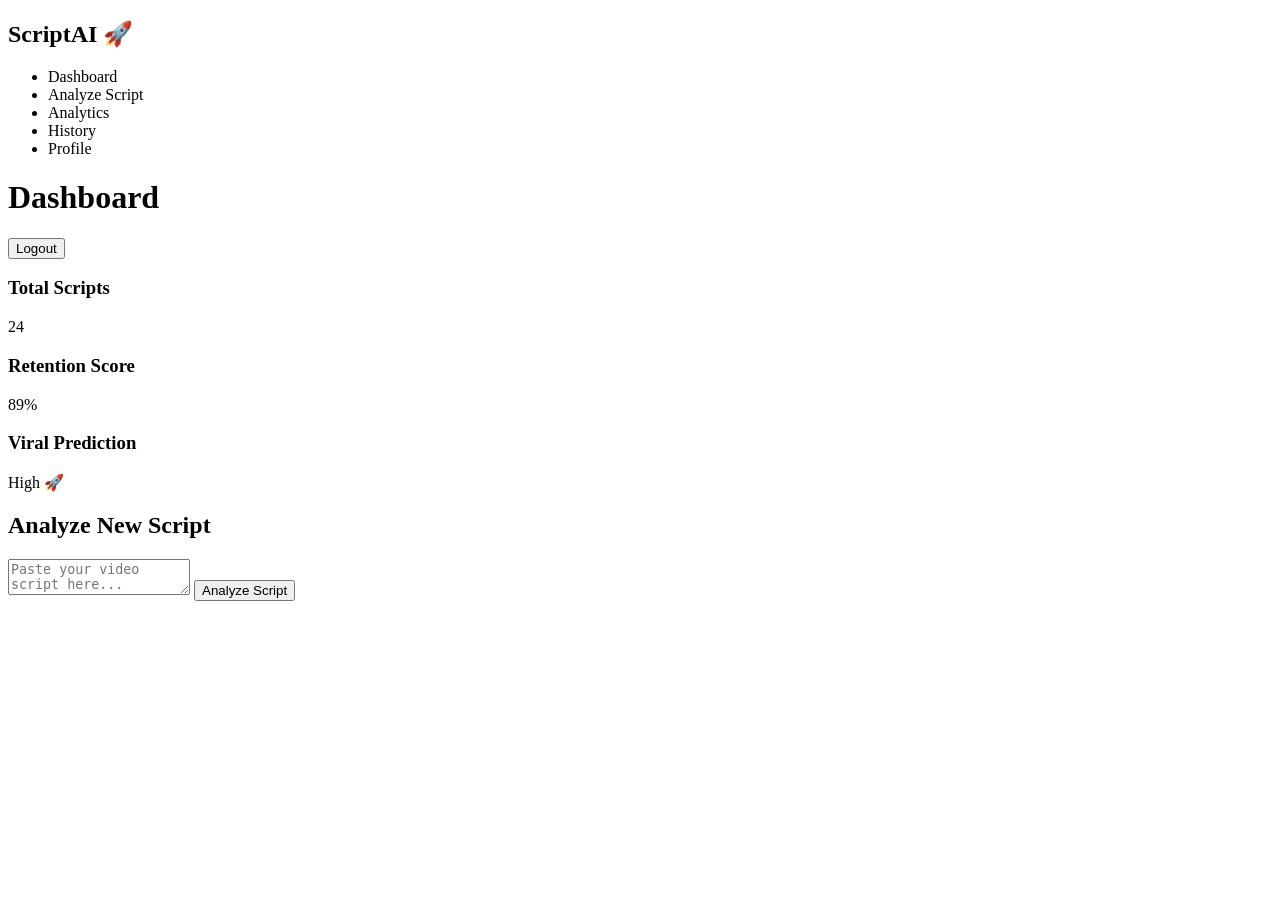
==== dashboard.html @ 8f0412d0 "Add initial dashboard HTML structure" ====
<!DOCTYPE html>
<html lang="en">
<head>
    <meta charset="UTF-8">
    <meta name="viewport" content="width=device-width, initial-scale=1.0">
    <title>Dashboard - ScriptAI</title>

    <link rel="stylesheet" href="css/dashboard.css">
</head>
<body>

    <div class="dashboard">

        <!-- Sidebar -->

        <div class="sidebar">

            <h2>ScriptAI 🚀</h2>

            <ul>
                <li>Dashboard</li>
                <li>Analyze Script</li>
                <li>Analytics</li>
                <li>History</li>
                <li>Profile</li>
            </ul>

        </div>

        <!-- Main Content -->

        <div class="main-content">

            <!-- Navbar -->

            <div class="topbar">

                <h1>Dashboard</h1>

                <button>Logout</button>

            </div>

            <!-- Cards -->

            <div class="cards">

                <div class="card">
                    <h3>Total Scripts</h3>
                    <p>24</p>
                </div>

                <div class="card">
                    <h3>Retention Score</h3>
                    <p>89%</p>
                </div>

                <div class="card">
                    <h3>Viral Prediction</h3>
                    <p>High 🚀</p>
                </div>

            </div>

            <!-- Script Analyzer -->

            <div class="analyzer">

                <h2>Analyze New Script</h2>

                <textarea placeholder="Paste your video script here..."></textarea>

                <button>
                    Analyze Script
                </button>

            </div>

        </div>

    </div>

</body>
</html>
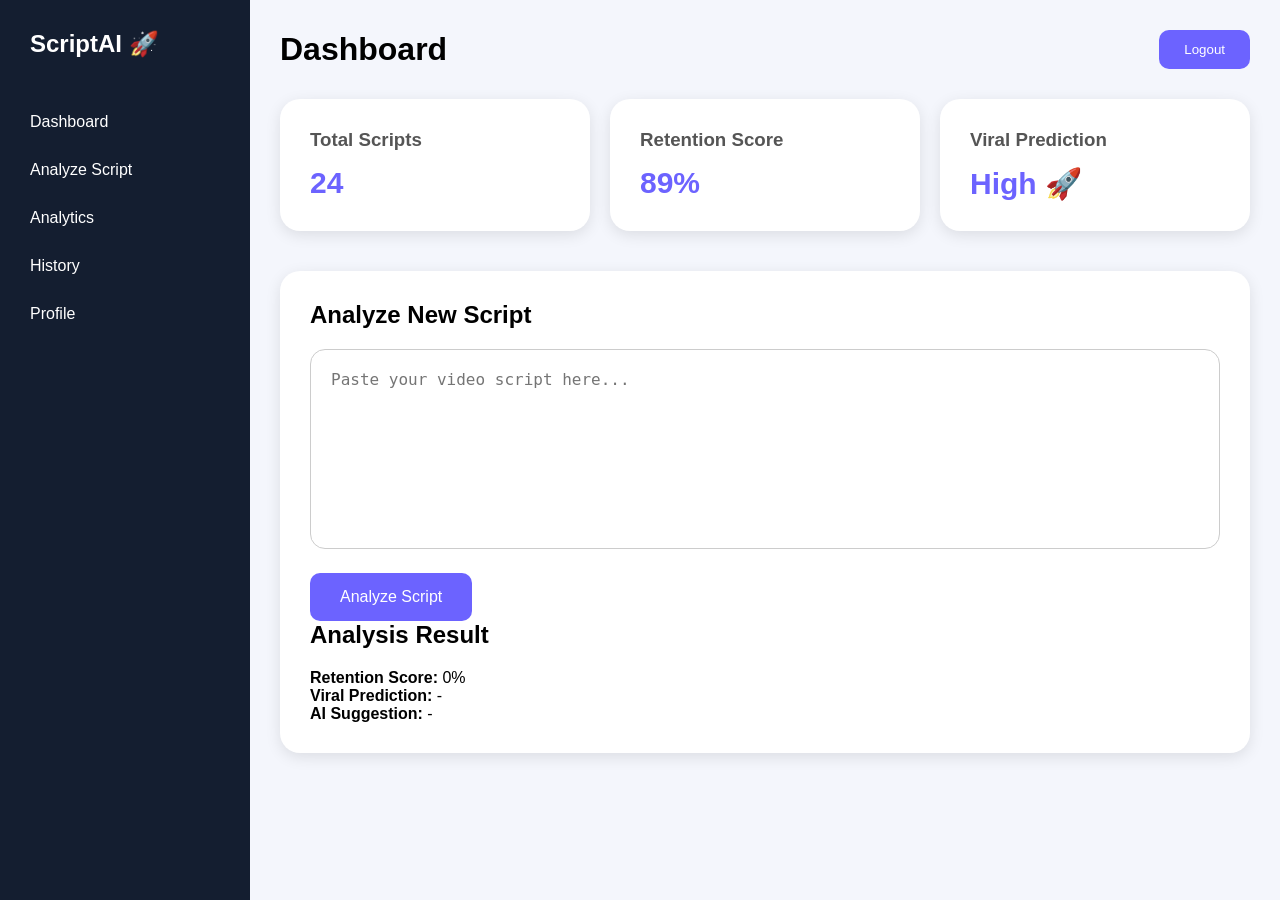
==== commit 004f2992: "Update dashboard.html" ====
--- a/dashboard.html
+++ b/dashboard.html
@@ -70,9 +70,35 @@
 
                 <textarea placeholder="Paste your video script here..."></textarea>
 
-                <button>
-                    Analyze Script
-                </button>
+                <button onclick="analyzeScript()">
+    Analyze Script
+</button>
+
+<!-- Result Section -->
+
+<div class="result-box" id="resultBox">
+
+    <h2>Analysis Result</h2>
+
+    <div class="result-card">
+
+        <p><strong>Retention Score:</strong>
+            <span id="score">0%</span>
+        </p>
+
+        <p><strong>Viral Prediction:</strong>
+            <span id="prediction">-</span>
+        </p>
+
+        <p><strong>AI Suggestion:</strong>
+            <span id="suggestion">-</span>
+        </p>
+
+    </div>
+
+</div>
+
+<script src="js/analyze.js"></script>
 
             </div>
 
--- a/css/dashboard.css
+++ b/css/dashboard.css
@@ -0,0 +1,155 @@
+*{
+    margin: 0;
+    padding: 0;
+    box-sizing: border-box;
+}
+
+body{
+    font-family: Arial, sans-serif;
+    background: #f4f6fc;
+}
+
+/* Layout */
+
+.dashboard{
+    display: flex;
+}
+
+/* Sidebar */
+
+.sidebar{
+    width: 250px;
+    height: 100vh;
+
+    background: #141e30;
+    color: white;
+
+    padding: 30px;
+}
+
+.sidebar h2{
+    margin-bottom: 40px;
+}
+
+.sidebar ul{
+    list-style: none;
+}
+
+.sidebar ul li{
+    padding: 15px 0;
+    cursor: pointer;
+
+    transition: 0.3s;
+}
+
+.sidebar ul li:hover{
+    color: #8f94fb;
+}
+
+/* Main Content */
+
+.main-content{
+    flex: 1;
+    padding: 30px;
+}
+
+/* Topbar */
+
+.topbar{
+    display: flex;
+    justify-content: space-between;
+    align-items: center;
+
+    margin-bottom: 30px;
+}
+
+.topbar button{
+    padding: 12px 25px;
+
+    border: none;
+    border-radius: 10px;
+
+    background: #6c63ff;
+    color: white;
+
+    cursor: pointer;
+}
+
+/* Cards */
+
+.cards{
+    display: flex;
+    gap: 20px;
+
+    margin-bottom: 40px;
+}
+
+.card{
+    flex: 1;
+
+    background: white;
+
+    padding: 30px;
+
+    border-radius: 20px;
+
+    box-shadow: 0 4px 15px rgba(0,0,0,0.1);
+}
+
+.card h3{
+    margin-bottom: 15px;
+    color: #555;
+}
+
+.card p{
+    font-size: 30px;
+    font-weight: bold;
+
+    color: #6c63ff;
+}
+
+/* Analyzer */
+
+.analyzer{
+    background: white;
+
+    padding: 30px;
+
+    border-radius: 20px;
+
+    box-shadow: 0 4px 15px rgba(0,0,0,0.1);
+}
+
+.analyzer h2{
+    margin-bottom: 20px;
+}
+
+.analyzer textarea{
+    width: 100%;
+    height: 200px;
+
+    padding: 20px;
+
+    border-radius: 15px;
+    border: 1px solid #ccc;
+
+    resize: none;
+
+    margin-bottom: 20px;
+
+    font-size: 16px;
+}
+
+.analyzer button{
+    padding: 15px 30px;
+
+    border: none;
+    border-radius: 10px;
+
+    background: #6c63ff;
+    color: white;
+
+    cursor: pointer;
+
+    font-size: 16px;
+}
